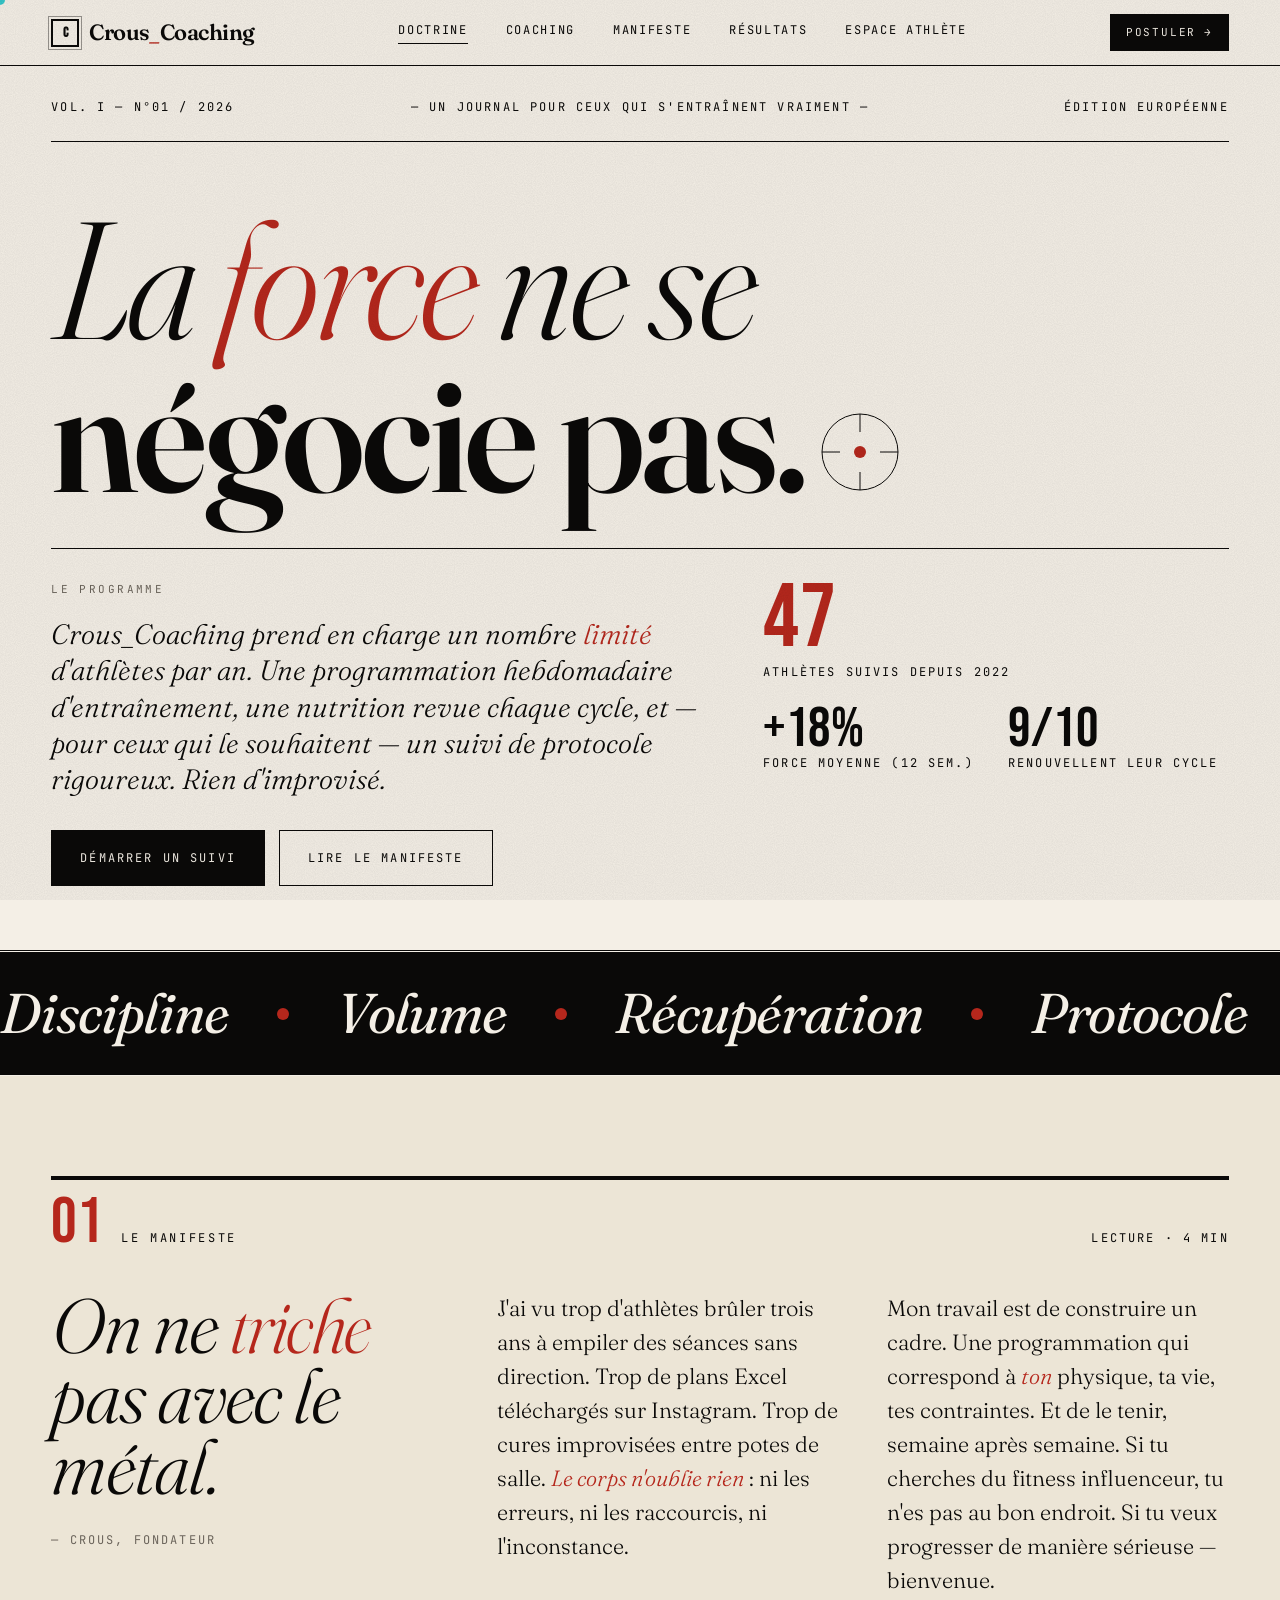
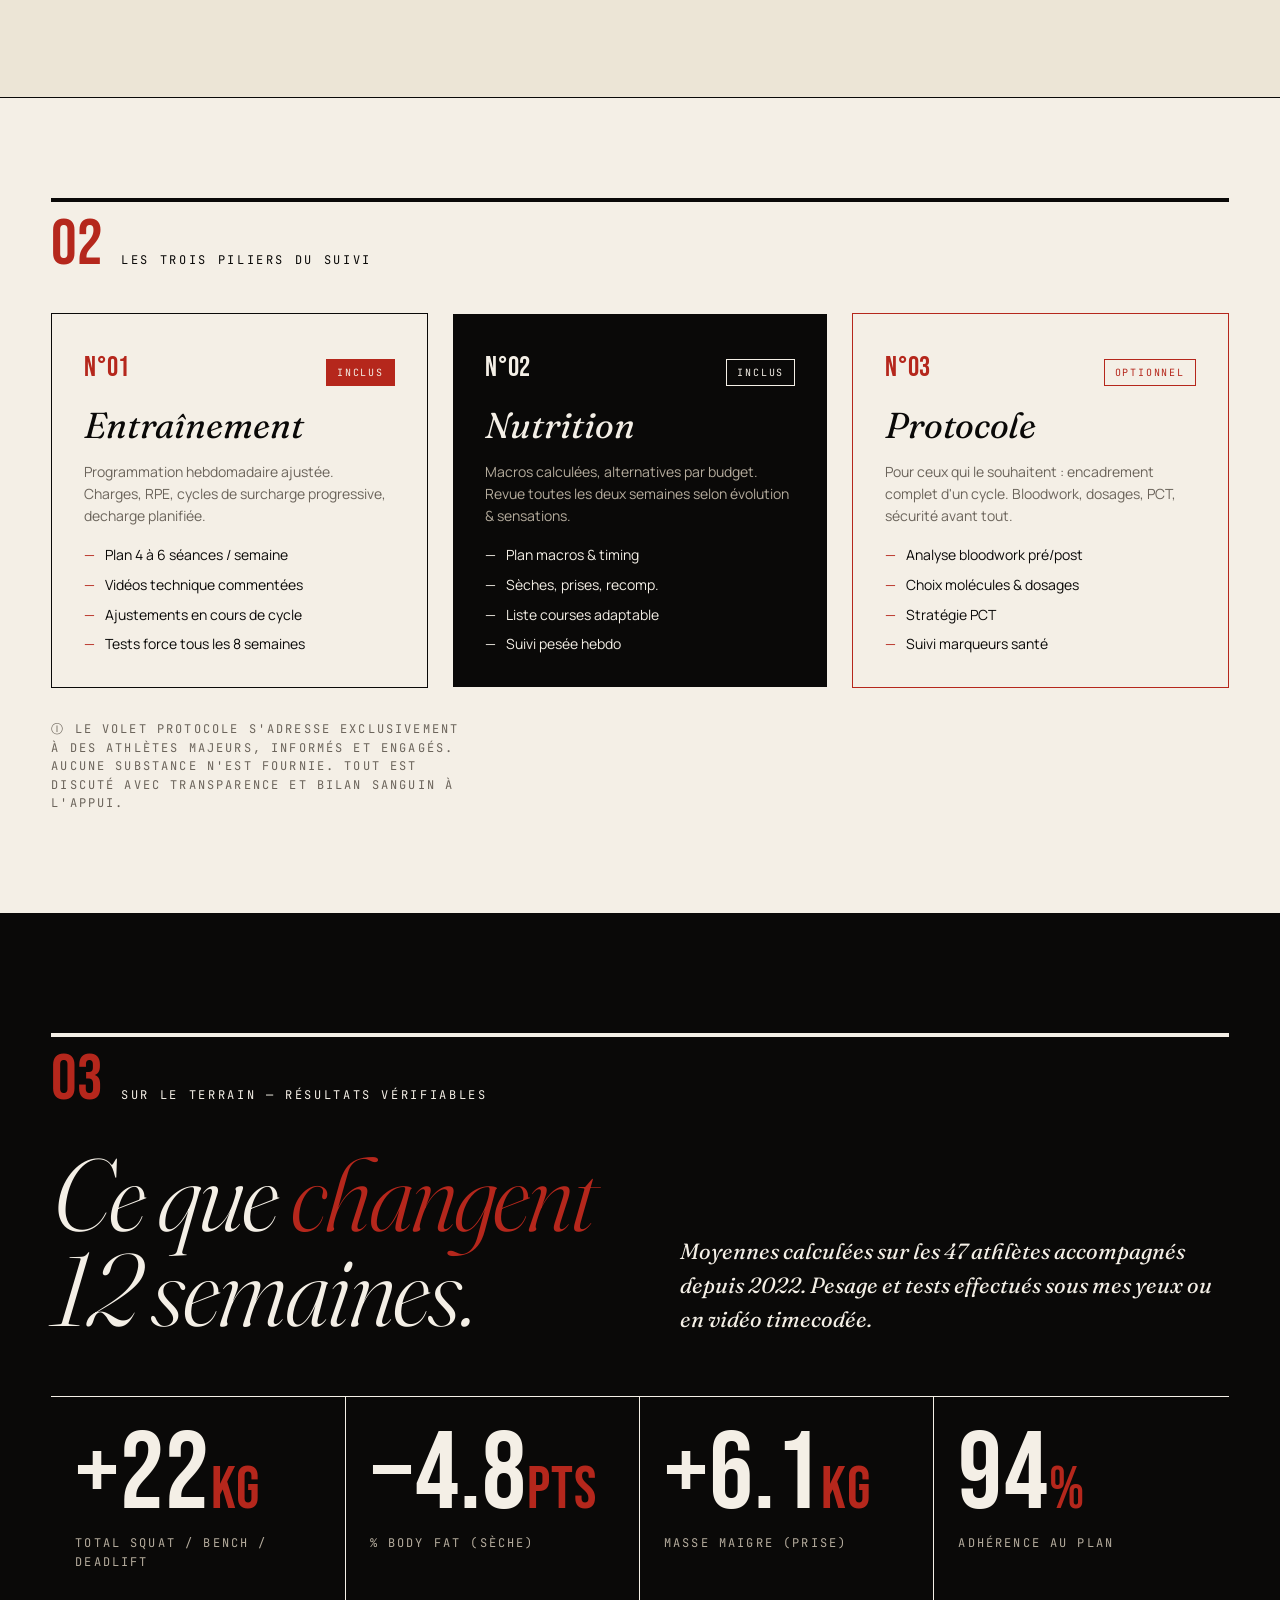
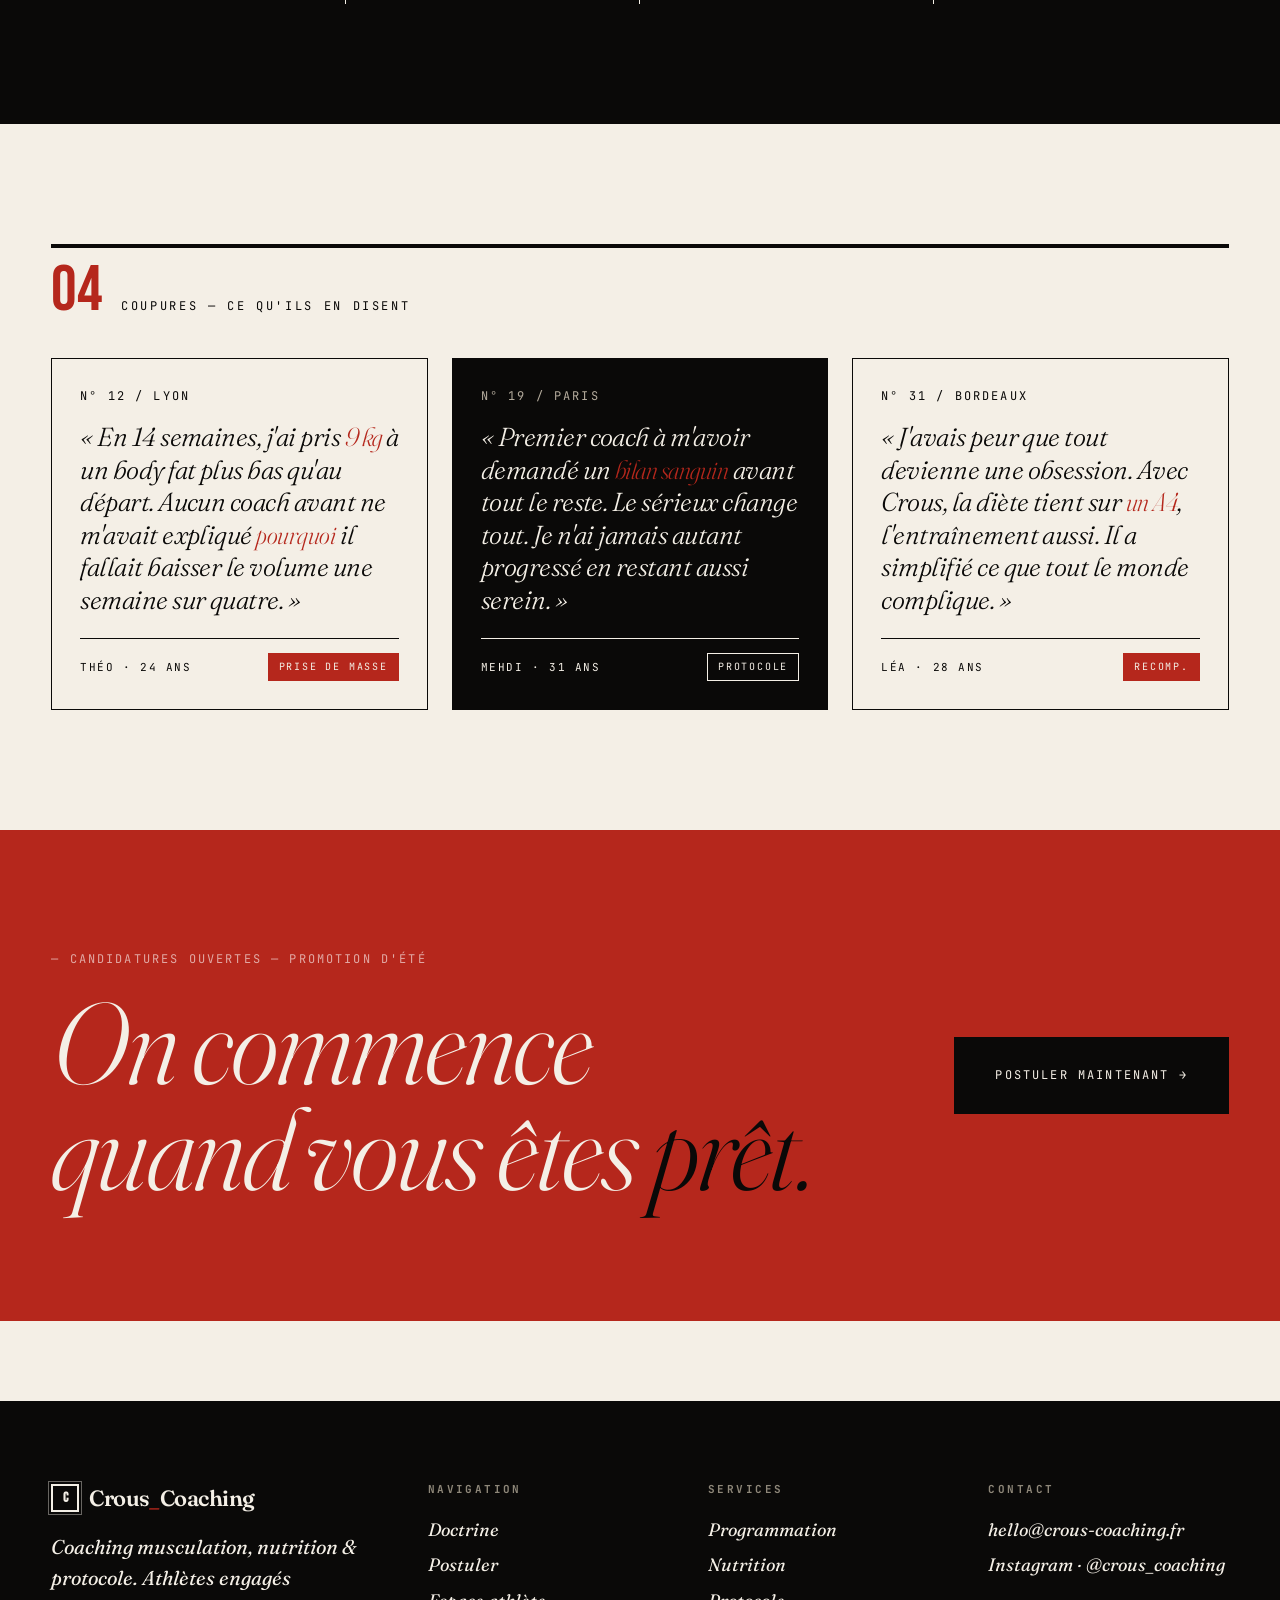
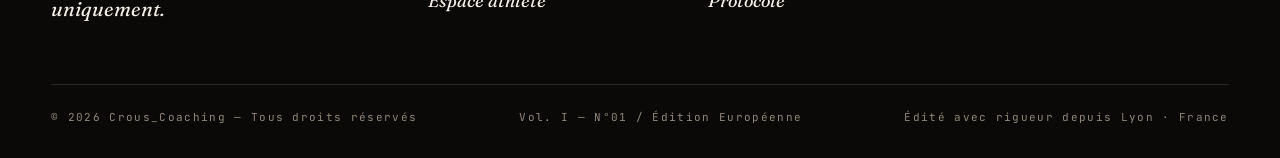
==== crous-coaching/index.html @ dc4ea176 "Add files via upload" ====
<!DOCTYPE html>
<html lang="fr">
<head>
  <meta charset="UTF-8" />
  <meta name="viewport" content="width=device-width, initial-scale=1.0" />
  <meta name="description" content="Crous_Coaching — coaching musculation, nutrition et protocole. Programmation sur-mesure pour athlètes engagés." />
  <title>Crous_Coaching — Iron Doctrine</title>
  <link rel="stylesheet" href="assets/css/style.css" />
</head>
<body>

  <div class="cursor-dot" id="cursor"></div>

  <!-- ============ MASTHEAD ============ -->
  <header class="masthead">
    <div class="masthead__inner">
      <a href="index.html" class="brand">
        <span class="brand__mark">C</span>
        <span>Crous<em style="font-style: italic; color: var(--blood)">_</em>Coaching</span>
      </a>
      <nav class="nav-links">
        <a href="index.html" class="is-active">Doctrine</a>
        <a href="coaching.html">Coaching</a>
        <a href="#manifeste">Manifeste</a>
        <a href="#resultats">Résultats</a>
        <a href="login.html">Espace athlète</a>
      </nav>
      <a href="coaching.html" class="nav-cta">Postuler</a>
    </div>
  </header>

  <!-- ============ HERO ============ -->
  <section class="hero" style="border-bottom: 1px solid var(--ink);">
    <div class="wrap" style="padding-top: 32px; padding-bottom: 64px;">

      <!-- Cover metadata bar -->
      <div style="display: grid; grid-template-columns: 1fr auto 1fr; gap: 24px; align-items: center; padding-bottom: 24px;">
        <div class="kicker">Vol. I — N°01 / 2026</div>
        <div class="kicker" style="text-align: center;">— Un journal pour ceux qui s'entraînent vraiment —</div>
        <div class="kicker" style="text-align: right;">Édition Européenne</div>
      </div>
      <div class="rule"></div>

      <!-- Headline -->
      <div style="display: grid; grid-template-columns: 1fr; gap: 12px; padding: 60px 0 40px;">
        <h1 class="display" style="font-size: clamp(64px, 13vw, 200px);">
          La <em>force</em> ne se<br/>
          <span style="display:inline-flex; align-items: baseline; gap: 16px;">
            <strong>négocie pas.</strong>
            <svg width="80" height="80" viewBox="0 0 80 80" style="display:inline-block; flex-shrink:0;" aria-hidden="true">
              <circle cx="40" cy="40" r="38" fill="none" stroke="currentColor" stroke-width="1"/>
              <circle cx="40" cy="40" r="6" fill="var(--blood)"/>
              <line x1="40" y1="2" x2="40" y2="20" stroke="currentColor"/>
              <line x1="40" y1="60" x2="40" y2="78" stroke="currentColor"/>
              <line x1="2" y1="40" x2="20" y2="40" stroke="currentColor"/>
              <line x1="60" y1="40" x2="78" y2="40" stroke="currentColor"/>
            </svg>
          </span>
        </h1>
      </div>

      <!-- Sub-hero grid : lead text + key stats -->
      <div style="display: grid; grid-template-columns: 1.4fr 1fr; gap: 60px; border-top: 1px solid var(--ink); padding-top: 32px;">
        <div>
          <p class="eyebrow" style="margin-bottom: 18px;">Le programme</p>
          <p style="font-family: var(--ff-display); font-style: italic; font-weight: 300; font-size: clamp(20px, 2.2vw, 28px); line-height: 1.3; max-width: 56ch;">
            Crous_Coaching prend en charge un nombre <em style="color: var(--blood);">limité</em> d'athlètes par an.
            Une programmation hebdomadaire d'entraînement, une nutrition revue chaque cycle,
            et — pour ceux qui le souhaitent — un suivi de protocole rigoureux. Rien d'improvisé.
          </p>
          <div style="display: flex; gap: 14px; flex-wrap: wrap; margin-top: 32px;">
            <a href="coaching.html" class="btn">Démarrer un suivi</a>
            <a href="#manifeste" class="btn btn--ghost">Lire le manifeste</a>
          </div>
        </div>
        <aside style="display: grid; gap: 24px; align-content: start;">
          <div>
            <div class="stat-num" style="font-size: 90px; color: var(--blood);">47</div>
            <div class="kicker" style="margin-top: 6px;">Athlètes suivis depuis 2022</div>
          </div>
          <div style="display: grid; grid-template-columns: 1fr 1fr; gap: 24px;">
            <div>
              <div class="stat-num" style="font-size: 56px;">+18%</div>
              <div class="kicker">Force moyenne (12 sem.)</div>
            </div>
            <div>
              <div class="stat-num" style="font-size: 56px;">9/10</div>
              <div class="kicker">Renouvellent leur cycle</div>
            </div>
          </div>
        </aside>
      </div>

    </div>
  </section>

  <!-- ============ MARQUEE ============ -->
  <div class="marquee">
    <div class="marquee__track">
      <span>
        Discipline <span class="dot"></span>
        Volume <span class="dot"></span>
        Récupération <span class="dot"></span>
        Protocole <span class="dot"></span>
        Nutrition <span class="dot"></span>
        Mesure <span class="dot"></span>
        Patience <span class="dot"></span>
        Intensité <span class="dot"></span>
      </span>
      <span aria-hidden="true">
        Discipline <span class="dot"></span>
        Volume <span class="dot"></span>
        Récupération <span class="dot"></span>
        Protocole <span class="dot"></span>
        Nutrition <span class="dot"></span>
        Mesure <span class="dot"></span>
        Patience <span class="dot"></span>
        Intensité <span class="dot"></span>
      </span>
    </div>
  </div>

  <!-- ============ MANIFESTE ============ -->
  <section id="manifeste" style="padding: 100px 0; background: var(--paper-2); border-bottom: 1px solid var(--ink);">
    <div class="wrap">
      <div class="section-tag">
        <div class="section-tag__num">01</div>
        <div class="section-tag__txt">Le manifeste</div>
        <div style="flex: 1;"></div>
        <div class="kicker hide-on-mobile">Lecture · 4 min</div>
      </div>

      <div style="display: grid; grid-template-columns: 1fr 2fr; gap: 80px;">
        <div>
          <h2 class="display" style="font-size: clamp(40px, 6vw, 92px);">
            On ne <em>triche</em> pas avec le métal.
          </h2>
          <div class="kicker" style="margin-top: 28px; color: var(--stone);">— Crous, fondateur</div>
        </div>
        <div style="font-family: var(--ff-display); font-size: 22px; line-height: 1.55; font-weight: 300; columns: 2; column-gap: 48px;">
          <p style="margin-bottom: 1em;">
            J'ai vu trop d'athlètes brûler trois ans à empiler des séances sans direction.
            Trop de plans Excel téléchargés sur Instagram. Trop de cures improvisées
            entre potes de salle. <span style="color: var(--blood); font-style: italic;">Le corps n'oublie rien</span> :
            ni les erreurs, ni les raccourcis, ni l'inconstance.
          </p>
          <p>
            Mon travail est de construire un cadre. Une programmation qui correspond
            à <em style="color: var(--blood);">ton</em> physique, ta vie, tes contraintes.
            Et de le tenir, semaine après semaine. Si tu cherches du fitness influenceur,
            tu n'es pas au bon endroit. Si tu veux progresser de manière sérieuse — bienvenue.
          </p>
        </div>
      </div>
    </div>
  </section>

  <!-- ============ TROIS PILIERS ============ -->
  <section id="piliers" style="padding: 100px 0;">
    <div class="wrap">
      <div class="section-tag">
        <div class="section-tag__num">02</div>
        <div class="section-tag__txt">Les trois piliers du suivi</div>
      </div>

      <div style="display: grid; grid-template-columns: repeat(3, 1fr); gap: 24px;">

        <article class="card reveal">
          <div style="display: flex; justify-content: space-between; align-items: baseline;">
            <span class="card__num">N°01</span>
            <span class="tag tag--blood">Inclus</span>
          </div>
          <h3 class="card__title">Entraînement</h3>
          <p style="color: var(--stone); font-size: 14px;">
            Programmation hebdomadaire ajustée. Charges, RPE,
            cycles de surcharge progressive, decharge planifiée.
          </p>
          <ul>
            <li>Plan 4 à 6 séances / semaine</li>
            <li>Vidéos technique commentées</li>
            <li>Ajustements en cours de cycle</li>
            <li>Tests force tous les 8 semaines</li>
          </ul>
        </article>

        <article class="card card--ink reveal" style="animation-delay: .1s;">
          <div style="display: flex; justify-content: space-between; align-items: baseline;">
            <span class="card__num">N°02</span>
            <span class="tag" style="border-color: var(--paper);">Inclus</span>
          </div>
          <h3 class="card__title">Nutrition</h3>
          <p style="color: #B5AC9D; font-size: 14px;">
            Macros calculées, alternatives par budget. Revue toutes
            les deux semaines selon évolution & sensations.
          </p>
          <ul>
            <li>Plan macros & timing</li>
            <li>Sèches, prises, recomp.</li>
            <li>Liste courses adaptable</li>
            <li>Suivi pesée hebdo</li>
          </ul>
        </article>

        <article class="card reveal" style="border: 1px solid var(--blood); animation-delay: .2s;">
          <div style="display: flex; justify-content: space-between; align-items: baseline;">
            <span class="card__num">N°03</span>
            <span class="tag tag--ghost" style="border-color: var(--blood); color: var(--blood);">Optionnel</span>
          </div>
          <h3 class="card__title">Protocole</h3>
          <p style="color: var(--stone); font-size: 14px;">
            Pour ceux qui le souhaitent : encadrement complet d'un cycle.
            Bloodwork, dosages, PCT, sécurité avant tout.
          </p>
          <ul>
            <li>Analyse bloodwork pré/post</li>
            <li>Choix molécules &amp; dosages</li>
            <li>Stratégie PCT</li>
            <li>Suivi marqueurs santé</li>
          </ul>
        </article>

      </div>

      <p class="kicker" style="margin-top: 32px; color: var(--stone); max-width: 60ch;">
        ⓘ Le volet protocole s'adresse exclusivement à des athlètes majeurs, informés et engagés.
        Aucune substance n'est fournie. Tout est discuté avec transparence et bilan sanguin à l'appui.
      </p>
    </div>
  </section>

  <!-- ============ RÉSULTATS ============ -->
  <section id="resultats" style="background: var(--ink); color: var(--paper); padding: 120px 0;">
    <div class="wrap">
      <div class="section-tag" style="color: var(--paper);">
        <div class="section-tag__num">03</div>
        <div class="section-tag__txt">Sur le terrain — résultats vérifiables</div>
      </div>

      <div style="display: grid; grid-template-columns: 1fr 1fr; gap: 80px; align-items: end;">
        <h2 class="display" style="font-size: clamp(48px, 8vw, 120px);">
          Ce que <em>changent</em> 12 semaines.
        </h2>
        <p style="font-family: var(--ff-display); font-size: 22px; font-style: italic; max-width: 40ch;">
          Moyennes calculées sur les 47 athlètes accompagnés depuis 2022.
          Pesage et tests effectués sous mes yeux ou en vidéo timecodée.
        </p>
      </div>

      <div style="display: grid; grid-template-columns: repeat(4, 1fr); gap: 0; margin-top: 60px; border-top: 1px solid var(--paper);">
        <div style="border-right: 1px solid var(--paper); padding: 32px 24px;">
          <div class="stat-num" style="font-size: 110px; color: var(--paper);">+22<span style="color: var(--blood); font-size: 60px;">kg</span></div>
          <div class="kicker" style="color: #B5AC9D; margin-top: 12px;">Total Squat / Bench / Deadlift</div>
        </div>
        <div style="border-right: 1px solid var(--paper); padding: 32px 24px;">
          <div class="stat-num" style="font-size: 110px;">−4.8<span style="color: var(--blood); font-size: 60px;">pts</span></div>
          <div class="kicker" style="color: #B5AC9D; margin-top: 12px;">% body fat (sèche)</div>
        </div>
        <div style="border-right: 1px solid var(--paper); padding: 32px 24px;">
          <div class="stat-num" style="font-size: 110px;">+6.1<span style="color: var(--blood); font-size: 60px;">kg</span></div>
          <div class="kicker" style="color: #B5AC9D; margin-top: 12px;">Masse maigre (prise)</div>
        </div>
        <div style="padding: 32px 24px;">
          <div class="stat-num" style="font-size: 110px;">94<span style="color: var(--blood); font-size: 60px;">%</span></div>
          <div class="kicker" style="color: #B5AC9D; margin-top: 12px;">Adhérence au plan</div>
        </div>
      </div>
    </div>
  </section>

  <!-- ============ TÉMOIGNAGES ============ -->
  <section style="padding: 120px 0;">
    <div class="wrap">
      <div class="section-tag">
        <div class="section-tag__num">04</div>
        <div class="section-tag__txt">Coupures — ce qu'ils en disent</div>
      </div>

      <div style="display: grid; grid-template-columns: repeat(3, 1fr); gap: 24px;">

        <figure style="border: 1px solid var(--ink); padding: 28px; position: relative;">
          <div class="kicker" style="margin-bottom: 16px;">N° 12 / Lyon</div>
          <blockquote class="display" style="font-size: 26px; line-height: 1.25;">
            « En 14 semaines, j'ai pris <em>9 kg</em> à un body fat plus bas qu'au départ. Aucun coach avant ne m'avait expliqué <em>pourquoi</em> il fallait baisser le volume une semaine sur quatre. »
          </blockquote>
          <figcaption style="margin-top: 22px; display: flex; justify-content: space-between; align-items: center; border-top: 1px solid var(--ink); padding-top: 14px;">
            <span style="font-family: var(--ff-mono); font-size: 11px; letter-spacing: .14em; text-transform: uppercase;">Théo · 24 ans</span>
            <span class="tag tag--blood">Prise de masse</span>
          </figcaption>
        </figure>

        <figure style="border: 1px solid var(--ink); padding: 28px; background: var(--ink); color: var(--paper);">
          <div class="kicker" style="margin-bottom: 16px; color: #B5AC9D;">N° 19 / Paris</div>
          <blockquote class="display" style="font-size: 26px; line-height: 1.25;">
            « Premier coach à m'avoir demandé un <em>bilan sanguin</em> avant tout le reste. Le sérieux change tout. Je n'ai jamais autant progressé en restant aussi serein. »
          </blockquote>
          <figcaption style="margin-top: 22px; display: flex; justify-content: space-between; align-items: center; border-top: 1px solid var(--paper); padding-top: 14px;">
            <span style="font-family: var(--ff-mono); font-size: 11px; letter-spacing: .14em; text-transform: uppercase;">Mehdi · 31 ans</span>
            <span class="tag" style="border-color: var(--paper);">Protocole</span>
          </figcaption>
        </figure>

        <figure style="border: 1px solid var(--ink); padding: 28px; position: relative;">
          <div class="kicker" style="margin-bottom: 16px;">N° 31 / Bordeaux</div>
          <blockquote class="display" style="font-size: 26px; line-height: 1.25;">
            « J'avais peur que tout devienne une obsession. Avec Crous, la diète tient sur <em>un A4</em>, l'entraînement aussi. Il a simplifié ce que tout le monde complique. »
          </blockquote>
          <figcaption style="margin-top: 22px; display: flex; justify-content: space-between; align-items: center; border-top: 1px solid var(--ink); padding-top: 14px;">
            <span style="font-family: var(--ff-mono); font-size: 11px; letter-spacing: .14em; text-transform: uppercase;">Léa · 28 ans</span>
            <span class="tag tag--blood">Recomp.</span>
          </figcaption>
        </figure>

      </div>
    </div>
  </section>

  <!-- ============ CTA FINAL ============ -->
  <section style="background: var(--blood); color: var(--paper); padding: 120px 0;">
    <div class="wrap">
      <div style="display: grid; grid-template-columns: 1fr auto; gap: 40px; align-items: center;">
        <div>
          <div class="kicker" style="color: rgba(255,255,255,.6); margin-bottom: 20px;">— Candidatures ouvertes — Promotion d'été</div>
          <h2 class="display" style="font-size: clamp(48px, 9vw, 140px);">
            On commence<br/>quand vous êtes <em style="color: var(--ink);">prêt.</em>
          </h2>
        </div>
        <a href="coaching.html" class="btn" style="--bg: var(--ink); border-color: var(--ink); padding: 28px 40px;">
          Postuler maintenant →
        </a>
      </div>
    </div>
  </section>

  <!-- ============ FOOTER ============ -->
  <footer class="colophon">
    <div class="wrap">
      <div class="colophon__grid">
        <div>
          <div class="brand" style="color: var(--paper); margin-bottom: 16px;">
            <span class="brand__mark">C</span>
            <span>Crous<em style="font-style: italic; color: var(--blood)">_</em>Coaching</span>
          </div>
          <p style="font-family: var(--ff-display); font-style: italic; font-size: 20px; max-width: 32ch;">
            Coaching musculation, nutrition &amp; protocole. Athlètes engagés uniquement.
          </p>
        </div>
        <div>
          <h4>Navigation</h4>
          <ul>
            <li><a href="index.html">Doctrine</a></li>
            <li><a href="coaching.html">Postuler</a></li>
            <li><a href="login.html">Espace athlète</a></li>
          </ul>
        </div>
        <div>
          <h4>Services</h4>
          <ul>
            <li><a href="coaching.html#offres">Programmation</a></li>
            <li><a href="coaching.html#offres">Nutrition</a></li>
            <li><a href="coaching.html#offres">Protocole</a></li>
          </ul>
        </div>
        <div>
          <h4>Contact</h4>
          <ul>
            <li><a href="mailto:hello@crous-coaching.fr">hello@crous-coaching.fr</a></li>
            <li><a href="#">Instagram · @crous_coaching</a></li>
          </ul>
        </div>
      </div>
      <div class="colophon__bottom">
        <span>© 2026 Crous_Coaching — Tous droits réservés</span>
        <span>Vol. I — N°01 / Édition Européenne</span>
        <span>Édité avec rigueur depuis Lyon · France</span>
      </div>
    </div>
  </footer>

  <script>
    // Custom cursor
    const cursor = document.getElementById('cursor');
    document.addEventListener('mousemove', (e) => {
      cursor.style.left = e.clientX + 'px';
      cursor.style.top  = e.clientY + 'px';
    });
    document.querySelectorAll('a, button, .card').forEach(el => {
      el.addEventListener('mouseenter', () => cursor.classList.add('lg'));
      el.addEventListener('mouseleave', () => cursor.classList.remove('lg'));
    });

    // Reveal on scroll
    const io = new IntersectionObserver((entries) => {
      entries.forEach(e => { if (e.isIntersecting) e.target.classList.add('in'); });
    }, { threshold: 0.15 });
    document.querySelectorAll('.reveal').forEach(el => io.observe(el));
  </script>

</body>
</html>
---- crous-coaching/assets/css/style.css ----
/* =============================================================
   CROUS_COACHING — IRON DOCTRINE
   A strength-sport editorial. Built like a print magazine.
   ============================================================= */

@import url("https://fonts.googleapis.com/css2?family=Fraunces:ital,opsz,wght@0,9..144,300..900;1,9..144,300..900&family=Bebas+Neue&family=Manrope:wght@300;400;500;600;700&family=JetBrains+Mono:wght@400;500&display=swap");

:root {
  --ink: #0A0908;
  --paper: #F4EFE6;
  --paper-2: #ECE5D6;
  --blood: #B5271C;
  --rust: #8A1F16;
  --gold: #A87E3F;
  --smoke: #1A1815;
  --stone: #6B645B;
  --hair: #2A2724;

  --ff-display: "Fraunces", "Times New Roman", serif;
  --ff-stat:    "Bebas Neue", "Impact", sans-serif;
  --ff-body:    "Manrope", system-ui, sans-serif;
  --ff-mono:    "JetBrains Mono", ui-monospace, monospace;

  --measure: 1320px;
  --gutter: clamp(20px, 4vw, 64px);
  --rule: 1px solid currentColor;
}

* { box-sizing: border-box; margin: 0; padding: 0; }

html, body {
  background: var(--paper);
  color: var(--ink);
  font-family: var(--ff-body);
  font-size: 16px;
  line-height: 1.55;
  -webkit-font-smoothing: antialiased;
  text-rendering: optimizeLegibility;
  scroll-behavior: smooth;
}

body.dark { background: var(--ink); color: var(--paper); }
body.dark a { color: var(--paper); }

a { color: inherit; text-decoration: none; }

img, svg { display: block; max-width: 100%; }

button, input, textarea, select {
  font: inherit;
  color: inherit;
  background: transparent;
  border: none;
  outline: none;
}

/* --- GRAIN OVERLAY (gives every page a printed-paper feel) --- */
body::before {
  content: "";
  position: fixed;
  inset: 0;
  pointer-events: none;
  z-index: 9999;
  opacity: .35;
  mix-blend-mode: multiply;
  background-image: url("data:image/svg+xml;utf8,<svg xmlns='http://www.w3.org/2000/svg' width='240' height='240'><filter id='n'><feTurbulence type='fractalNoise' baseFrequency='0.9' numOctaves='2' seed='5'/><feColorMatrix values='0 0 0 0 0  0 0 0 0 0  0 0 0 0 0  0 0 0 .22 0'/></filter><rect width='240' height='240' filter='url(%23n)'/></svg>");
}
body.dark::before { mix-blend-mode: screen; opacity: .22; }

/* --- CUSTOM CURSOR (a small red disc tracks the pointer) --- */
.cursor-dot {
  position: fixed;
  top: 0; left: 0;
  width: 10px; height: 10px;
  background: var(--blood);
  border-radius: 50%;
  pointer-events: none;
  z-index: 10000;
  transform: translate(-50%, -50%);
  mix-blend-mode: difference;
  transition: width .25s, height .25s;
}
.cursor-dot.lg { width: 36px; height: 36px; }
@media (pointer: coarse) { .cursor-dot { display: none; } }

/* =============================================================
   TYPOGRAPHY
   ============================================================= */

.display {
  font-family: var(--ff-display);
  font-weight: 300;
  font-style: italic;
  letter-spacing: -0.02em;
  line-height: .92;
}
.display em {
  font-style: italic;
  font-variation-settings: "opsz" 144;
  color: var(--blood);
}
.display strong { font-weight: 600; font-style: normal; }

.eyebrow {
  font-family: var(--ff-mono);
  font-size: 11px;
  text-transform: uppercase;
  letter-spacing: .22em;
  color: var(--stone);
}
body.dark .eyebrow { color: #8E8779; }

.stat-num {
  font-family: var(--ff-stat);
  font-weight: 400;
  letter-spacing: .01em;
  line-height: .85;
}

.kicker {
  font-family: var(--ff-mono);
  font-size: 12px;
  letter-spacing: .18em;
  text-transform: uppercase;
}

/* =============================================================
   LAYOUT PRIMITIVES
   ============================================================= */

.wrap { width: 100%; max-width: var(--measure); margin: 0 auto; padding: 0 var(--gutter); }

.rule    { border-top: 1px solid var(--ink); }
.dark .rule { border-color: var(--paper); }
.rule--thick { border-top: 4px solid var(--ink); }
.dark .rule--thick { border-color: var(--paper); }

/* =============================================================
   NAVIGATION (top bar — like a magazine masthead)
   ============================================================= */

.masthead {
  border-bottom: 1px solid var(--ink);
  position: sticky; top: 0; z-index: 50;
  background: var(--paper);
  backdrop-filter: blur(6px);
}
body.dark .masthead {
  background: rgba(10,9,8,.9);
  border-color: var(--paper);
}

.masthead__inner {
  display: grid;
  grid-template-columns: auto 1fr auto;
  align-items: center;
  gap: 24px;
  padding: 14px var(--gutter);
}

.brand {
  display: flex; align-items: center; gap: 10px;
  font-family: var(--ff-display);
  font-weight: 600;
  font-size: 22px;
  letter-spacing: -.02em;
}
.brand__mark {
  width: 28px; height: 28px;
  border: 2px solid currentColor;
  display: grid; place-items: center;
  font-family: var(--ff-stat); font-size: 14px;
  position: relative;
}
.brand__mark::after {
  content: ""; position: absolute; inset: -5px;
  border: 1px solid currentColor; opacity: .4;
}

.nav-links {
  display: flex;
  gap: clamp(18px, 3vw, 38px);
  justify-content: center;
}
.nav-links a {
  font-family: var(--ff-mono);
  font-size: 12px;
  text-transform: uppercase;
  letter-spacing: .14em;
  position: relative;
  padding-bottom: 4px;
}
.nav-links a::after {
  content: "";
  position: absolute; left: 0; bottom: 0;
  width: 0; height: 1px; background: currentColor;
  transition: width .35s cubic-bezier(.2,.7,.3,1);
}
.nav-links a:hover::after { width: 100%; }
.nav-links a.is-active::after { width: 100%; }

.nav-cta {
  display: inline-flex; align-items: center; gap: 8px;
  background: var(--ink); color: var(--paper);
  padding: 10px 16px;
  font-family: var(--ff-mono);
  font-size: 11px;
  letter-spacing: .16em;
  text-transform: uppercase;
  transition: background .2s;
}
body.dark .nav-cta { background: var(--paper); color: var(--ink); }
.nav-cta:hover { background: var(--blood); color: var(--paper); }
.nav-cta::after { content: "→"; }

@media (max-width: 760px) {
  .nav-links { display: none; }
}

/* =============================================================
   BUTTONS
   ============================================================= */

.btn {
  --bg: var(--ink); --fg: var(--paper);
  display: inline-flex; align-items: center; gap: 12px;
  padding: 18px 28px;
  background: var(--bg); color: var(--fg);
  font-family: var(--ff-mono);
  font-size: 12px;
  letter-spacing: .18em;
  text-transform: uppercase;
  border: 1px solid var(--bg);
  cursor: pointer;
  position: relative;
  overflow: hidden;
  transition: transform .15s;
}
.btn::before {
  content: ""; position: absolute; inset: 0;
  background: var(--blood);
  transform: translateY(101%);
  transition: transform .3s cubic-bezier(.2,.7,.3,1);
}
.btn > * { position: relative; z-index: 1; }
.btn:hover::before { transform: translateY(0); }
.btn:hover { color: var(--paper); }
.btn:active { transform: translate(1px, 1px); }

.btn--ghost {
  --bg: transparent; --fg: var(--ink);
  border-color: var(--ink);
}
body.dark .btn--ghost { --fg: var(--paper); border-color: var(--paper); }

.btn--blood { --bg: var(--blood); --fg: var(--paper); border-color: var(--blood); }
.btn--blood::before { background: var(--ink); }

/* =============================================================
   SECTION HEADER (numbered brutalist labels)
   ============================================================= */

.section-tag {
  display: flex; align-items: baseline; gap: 18px;
  border-top: 4px solid currentColor;
  padding-top: 16px;
  margin-bottom: 40px;
}
.section-tag__num {
  font-family: var(--ff-stat);
  font-size: 64px;
  line-height: .85;
  color: var(--blood);
}
.section-tag__txt {
  font-family: var(--ff-mono);
  font-size: 12px;
  letter-spacing: .22em;
  text-transform: uppercase;
}

/* =============================================================
   MARQUEE
   ============================================================= */

.marquee {
  border-top: 1px solid currentColor;
  border-bottom: 1px solid currentColor;
  overflow: hidden;
  background: var(--ink); color: var(--paper);
  padding: 18px 0;
}
.marquee__track {
  display: flex; gap: 48px;
  white-space: nowrap;
  animation: scroll 38s linear infinite;
  font-family: var(--ff-display); font-style: italic;
  font-size: clamp(28px, 5vw, 56px);
  letter-spacing: -.02em;
}
.marquee__track > span { display: inline-flex; gap: 48px; }
.marquee__track .dot {
  display: inline-block; width: 12px; height: 12px;
  background: var(--blood); border-radius: 50%;
  align-self: center;
}
@keyframes scroll {
  to { transform: translateX(-50%); }
}

/* =============================================================
   FORM
   ============================================================= */

.field {
  border-bottom: 1px solid currentColor;
  padding: 18px 0 10px;
  position: relative;
}
.field label {
  display: block;
  font-family: var(--ff-mono);
  font-size: 10px;
  letter-spacing: .22em;
  text-transform: uppercase;
  color: var(--stone);
  margin-bottom: 6px;
}
body.dark .field label { color: #8E8779; }
.field input,
.field textarea,
.field select {
  width: 100%;
  font-family: var(--ff-display);
  font-size: 22px;
  font-style: italic;
  font-weight: 300;
}
.field textarea { resize: vertical; min-height: 80px; }
.field--active label { color: var(--blood); }

/* =============================================================
   FOOTER (colophon-style)
   ============================================================= */

footer.colophon {
  background: var(--ink); color: var(--paper);
  padding: 80px var(--gutter) 32px;
  margin-top: 80px;
}
footer.colophon .wrap { padding: 0; }
.colophon__grid {
  display: grid;
  grid-template-columns: 1.4fr 1fr 1fr 1fr;
  gap: 40px;
  margin-bottom: 60px;
}
.colophon h4 {
  font-family: var(--ff-mono);
  font-size: 11px;
  letter-spacing: .22em;
  text-transform: uppercase;
  color: #8E8779;
  margin-bottom: 18px;
}
.colophon ul { list-style: none; display: grid; gap: 8px; }
.colophon ul a { font-family: var(--ff-display); font-size: 18px; font-style: italic; }
.colophon ul a:hover { color: var(--blood); }
.colophon__bottom {
  border-top: 1px solid #2A2724;
  padding-top: 24px;
  display: flex; justify-content: space-between;
  flex-wrap: wrap; gap: 12px;
  font-family: var(--ff-mono); font-size: 11px;
  letter-spacing: .12em;
  color: #8E8779;
}
@media (max-width: 720px) {
  .colophon__grid { grid-template-columns: 1fr 1fr; }
}

/* =============================================================
   CARDS (used on offers + dashboard)
   ============================================================= */

.card {
  border: 1px solid currentColor;
  padding: 32px;
  background: var(--paper);
  display: flex; flex-direction: column;
  gap: 18px;
  position: relative;
  transition: transform .25s, background .25s, color .25s;
}
.card:hover { transform: translateY(-4px); }
.card--ink { background: var(--ink); color: var(--paper); }
.card--blood { background: var(--blood); color: var(--paper); border-color: var(--blood); }

.card__num {
  font-family: var(--ff-stat); font-size: 28px;
  color: var(--blood);
}
.card--ink .card__num { color: var(--paper); }
.card__title {
  font-family: var(--ff-display); font-style: italic;
  font-weight: 400; font-size: 36px; line-height: 1;
}

.card ul { list-style: none; display: grid; gap: 8px; }
.card ul li {
  font-family: var(--ff-body); font-size: 14px;
  display: flex; gap: 10px; align-items: baseline;
}
.card ul li::before {
  content: "—"; color: var(--blood); flex-shrink: 0;
}
.card--ink ul li::before { color: var(--paper); }

.card__price {
  font-family: var(--ff-stat); font-size: 56px;
  margin-top: auto; line-height: 1;
}
.card__price small {
  font-family: var(--ff-mono); font-size: 11px;
  letter-spacing: .2em; display: block;
  margin-top: 4px; color: var(--stone);
}
.card--ink .card__price small,
.card--blood .card__price small { color: rgba(255,255,255,.55); }

/* =============================================================
   TAGS
   ============================================================= */

.tag {
  display: inline-flex; align-items: center; gap: 6px;
  padding: 5px 10px;
  border: 1px solid currentColor;
  font-family: var(--ff-mono);
  font-size: 10px;
  letter-spacing: .18em;
  text-transform: uppercase;
}
.tag--blood { background: var(--blood); color: var(--paper); border-color: var(--blood); }
.tag--ghost { background: transparent; }

/* =============================================================
   UTILITIES
   ============================================================= */

.flex { display: flex; }
.grid { display: grid; }
.hide-on-mobile { display: initial; }
@media (max-width: 720px) {
  .hide-on-mobile { display: none; }
}

.reveal {
  opacity: 0; transform: translateY(20px);
  transition: opacity .9s cubic-bezier(.2,.7,.3,1), transform .9s cubic-bezier(.2,.7,.3,1);
}
.reveal.in { opacity: 1; transform: none; }

/* =============================================================
   DASHBOARD-SPECIFIC
   ============================================================= */

.shell {
  display: grid;
  grid-template-columns: 280px 1fr;
  min-height: 100vh;
}
.shell__side {
  background: var(--ink); color: var(--paper);
  padding: 28px 22px;
  display: flex; flex-direction: column;
  position: sticky; top: 0; height: 100vh;
}
.shell__main { padding: 40px var(--gutter); }
@media (max-width: 880px) {
  .shell { grid-template-columns: 1fr; }
  .shell__side { position: relative; height: auto; }
}

.side-nav { display: flex; flex-direction: column; gap: 4px; margin-top: 32px; }
.side-nav a {
  display: flex; align-items: center; gap: 12px;
  padding: 12px 14px;
  font-family: var(--ff-mono); font-size: 12px;
  letter-spacing: .14em; text-transform: uppercase;
  border-left: 2px solid transparent;
  transition: background .2s, border-color .2s;
}
.side-nav a:hover { background: rgba(255,255,255,.04); }
.side-nav a.is-active { border-color: var(--blood); background: rgba(181,39,28,.12); }
.side-nav a .ix { font-family: var(--ff-stat); font-size: 18px; color: var(--blood); }

.shell__user {
  margin-top: auto; padding-top: 20px;
  border-top: 1px solid #2A2724;
  display: flex; gap: 12px; align-items: center;
}
.avatar {
  width: 38px; height: 38px;
  border: 1px solid currentColor;
  display: grid; place-items: center;
  font-family: var(--ff-stat); font-size: 16px;
}

.panel {
  display: none;
  animation: panelIn .4s cubic-bezier(.2,.7,.3,1);
}
.panel.is-active { display: block; }
@keyframes panelIn {
  from { opacity: 0; transform: translateY(8px); }
  to { opacity: 1; transform: none; }
}

.panel-head {
  display: flex; justify-content: space-between; align-items: flex-end;
  gap: 24px; flex-wrap: wrap;
  margin-bottom: 32px;
  padding-bottom: 18px;
  border-bottom: 1px solid var(--ink);
}
.panel-head h1 {
  font-family: var(--ff-display); font-style: italic;
  font-weight: 300; font-size: clamp(40px, 6vw, 84px);
  line-height: .9; letter-spacing: -.02em;
}
.panel-head h1 .num {
  font-family: var(--ff-stat); font-style: normal;
  font-size: 28px; color: var(--blood);
  vertical-align: super; margin-right: 12px;
}

/* Editor rows for training/diet/protocol */
.entry-list { display: grid; gap: 0; border-top: 1px solid var(--ink); }
.entry {
  display: grid;
  grid-template-columns: 60px 1.2fr 1fr 100px;
  gap: 16px;
  padding: 16px 0;
  border-bottom: 1px solid var(--ink);
  align-items: baseline;
}
.entry__day {
  font-family: var(--ff-stat); font-size: 28px; color: var(--blood);
}
.entry__name {
  font-family: var(--ff-display); font-style: italic; font-size: 22px;
}
.entry__meta {
  font-family: var(--ff-mono); font-size: 12px; color: var(--stone);
  text-transform: uppercase; letter-spacing: .12em;
}
.entry__del {
  font-family: var(--ff-mono); font-size: 11px;
  letter-spacing: .18em; text-transform: uppercase;
  color: var(--stone); cursor: pointer; text-align: right;
}
.entry__del:hover { color: var(--blood); }

.entry-form {
  display: grid;
  grid-template-columns: 60px 1.2fr 1fr auto;
  gap: 16px; align-items: end;
  padding: 24px 0;
  border-top: 4px solid var(--ink);
  margin-top: 32px;
}
.entry-form .field { border-color: var(--ink); }
.entry-form button { white-space: nowrap; }
@media (max-width: 720px) {
  .entry, .entry-form { grid-template-columns: 1fr; }
  .entry__del { text-align: left; }
}

/* Admin client list */
.client-row {
  display: grid;
  grid-template-columns: 60px 1fr 1fr 1fr auto;
  gap: 16px; align-items: center;
  padding: 18px 0;
  border-bottom: 1px solid var(--ink);
  cursor: pointer;
  transition: background .2s, padding .2s;
}
.client-row:hover {
  background: var(--ink); color: var(--paper);
  padding-left: 12px; padding-right: 12px;
}
.client-row__num { font-family: var(--ff-stat); font-size: 22px; color: var(--blood); }
.client-row__name { font-family: var(--ff-display); font-style: italic; font-size: 22px; }
.client-row__meta { font-family: var(--ff-mono); font-size: 11px; letter-spacing: .15em; text-transform: uppercase; color: var(--stone); }
.client-row:hover .client-row__meta { color: #8E8779; }

/* Toast */
.toast {
  position: fixed; bottom: 24px; left: 50%;
  transform: translateX(-50%) translateY(80px);
  background: var(--ink); color: var(--paper);
  padding: 14px 24px;
  font-family: var(--ff-mono); font-size: 12px;
  letter-spacing: .14em; text-transform: uppercase;
  z-index: 200; transition: transform .35s cubic-bezier(.2,.7,.3,1);
  border-left: 4px solid var(--blood);
}
.toast.in { transform: translateX(-50%) translateY(0); }

/* Modal */
.modal {
  position: fixed; inset: 0;
  background: rgba(10,9,8,.7);
  display: none; align-items: center; justify-content: center;
  z-index: 100; padding: 24px;
}
.modal.in { display: flex; }
.modal__card {
  background: var(--paper); color: var(--ink);
  max-width: 560px; width: 100%;
  padding: 40px;
  border: 1px solid var(--ink);
  position: relative;
}
.modal__close {
  position: absolute; top: 12px; right: 14px;
  font-family: var(--ff-mono); font-size: 22px;
  cursor: pointer;
}
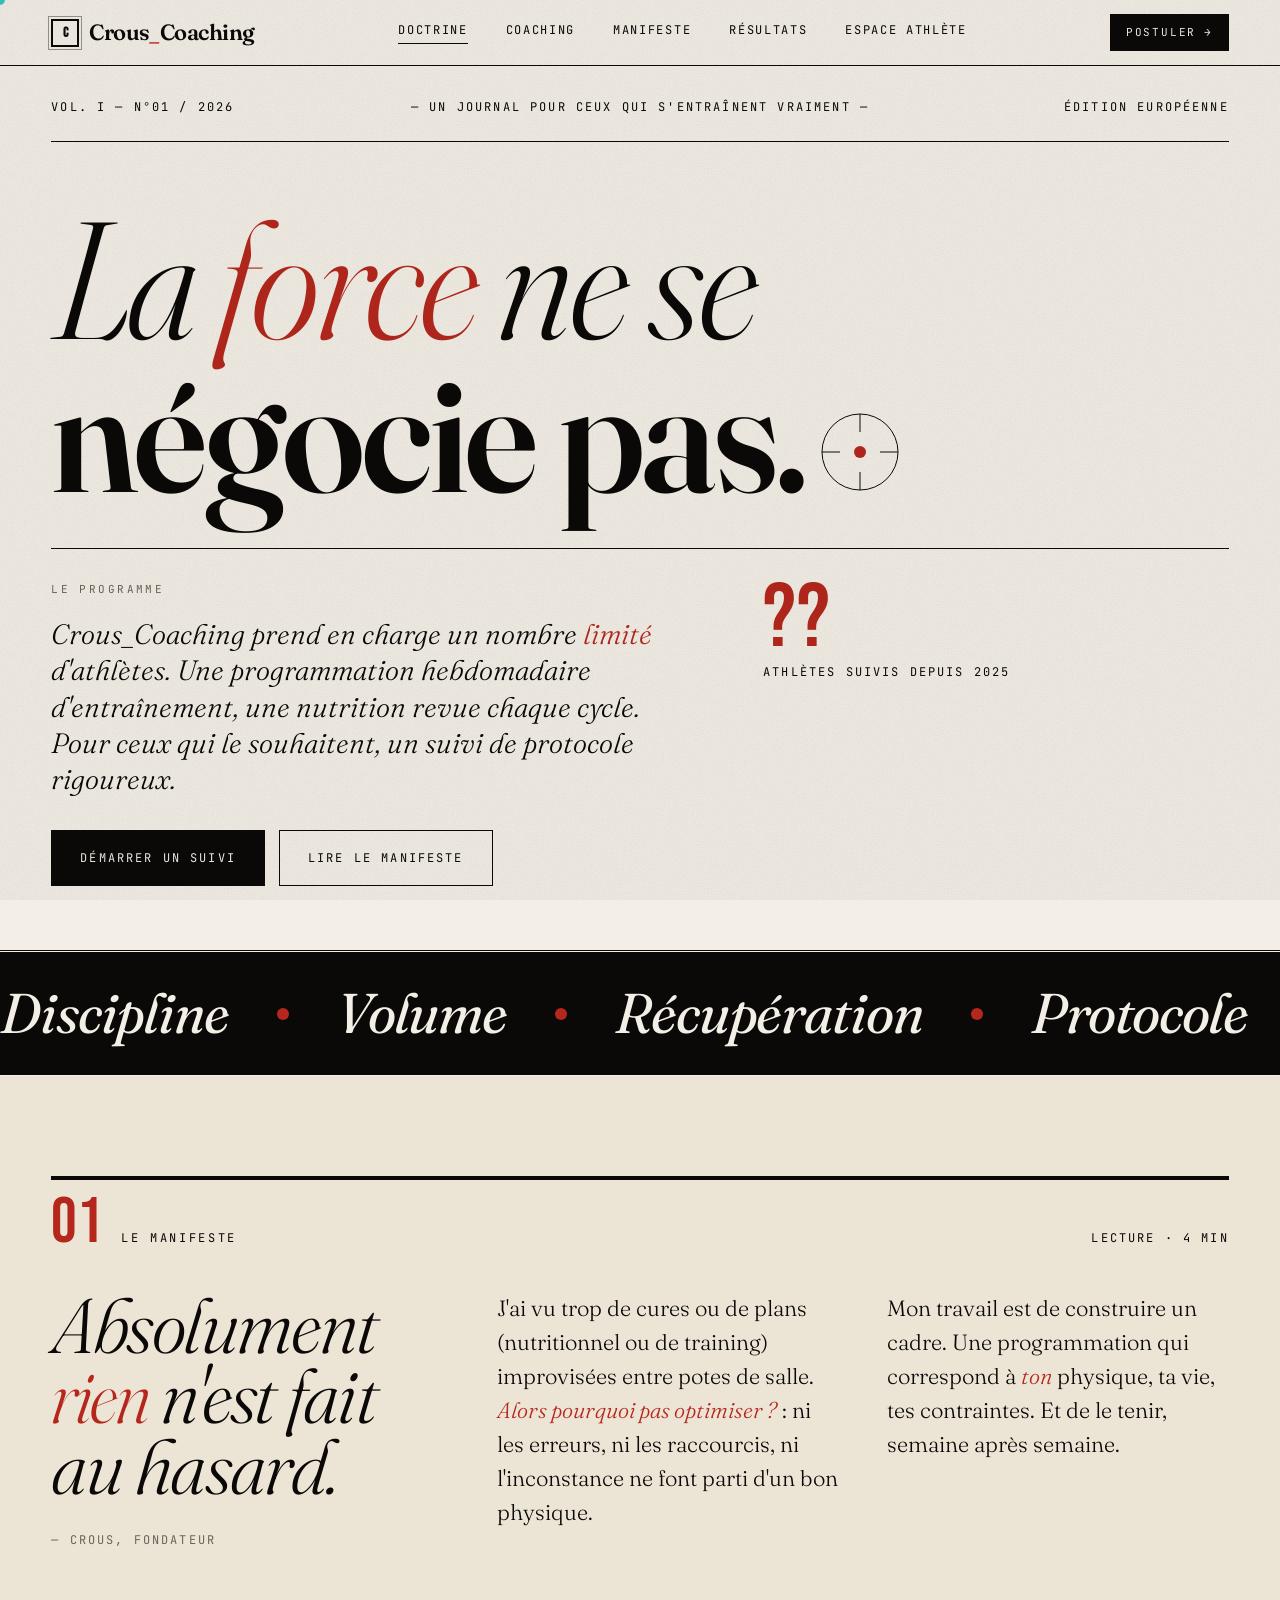
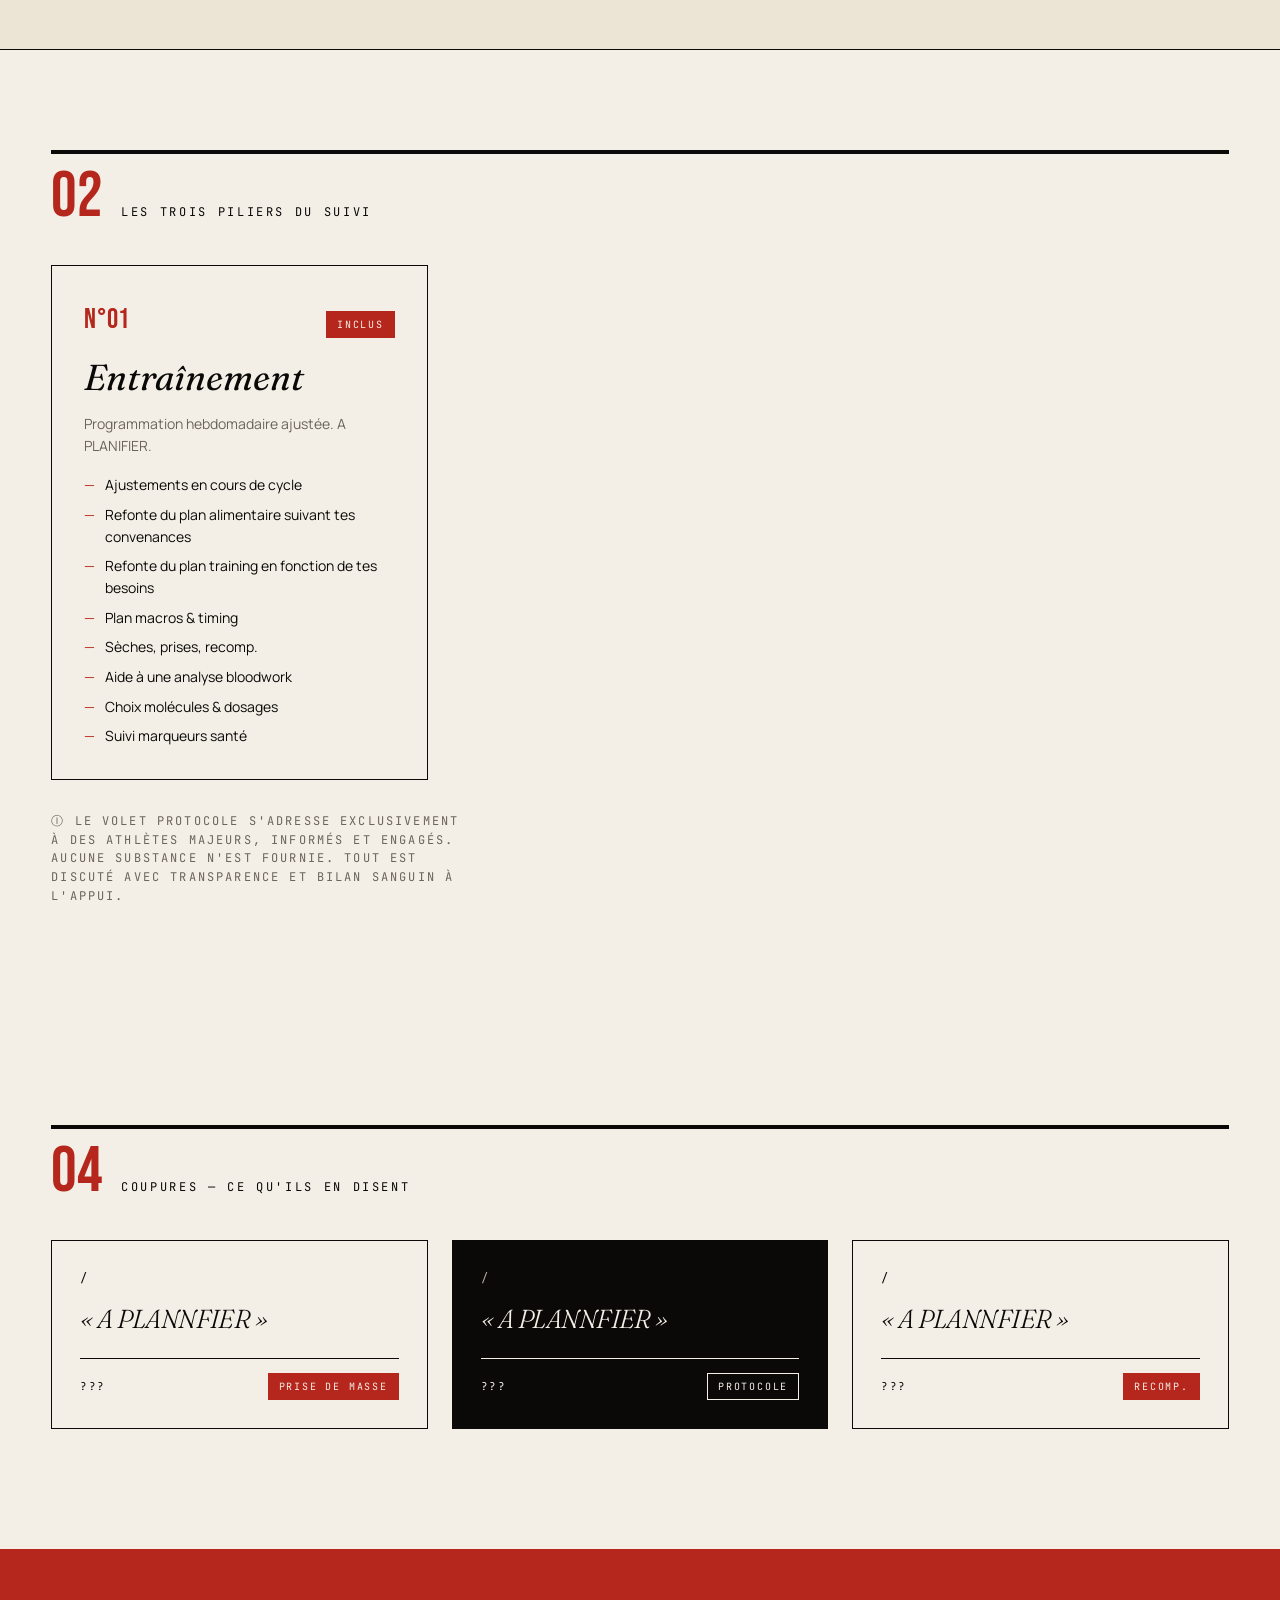
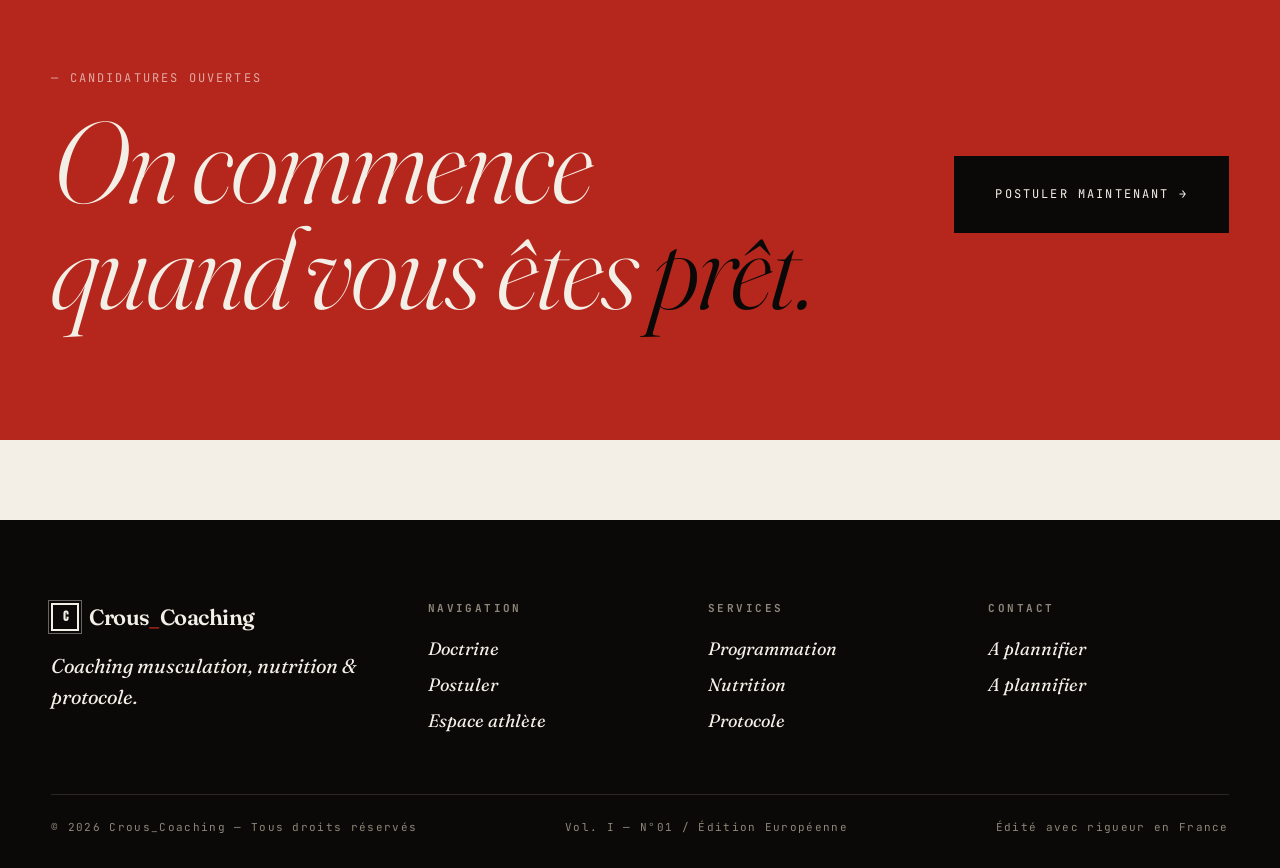
==== commit 8effdd67: "Update index.html" ====
--- a/crous-coaching/index.html
+++ b/crous-coaching/index.html
@@ -64,9 +64,9 @@
         <div>
           <p class="eyebrow" style="margin-bottom: 18px;">Le programme</p>
           <p style="font-family: var(--ff-display); font-style: italic; font-weight: 300; font-size: clamp(20px, 2.2vw, 28px); line-height: 1.3; max-width: 56ch;">
-            Crous_Coaching prend en charge un nombre <em style="color: var(--blood);">limité</em> d'athlètes par an.
-            Une programmation hebdomadaire d'entraînement, une nutrition revue chaque cycle,
-            et — pour ceux qui le souhaitent — un suivi de protocole rigoureux. Rien d'improvisé.
+            Crous_Coaching prend en charge un nombre <em style="color: var(--blood);">limité</em> d'athlètes.
+            Une programmation hebdomadaire d'entraînement, une nutrition revue chaque cycle.
+            Pour ceux qui le souhaitent, un suivi de protocole rigoureux.
           </p>
           <div style="display: flex; gap: 14px; flex-wrap: wrap; margin-top: 32px;">
             <a href="coaching.html" class="btn">Démarrer un suivi</a>
@@ -75,18 +75,10 @@
         </div>
         <aside style="display: grid; gap: 24px; align-content: start;">
           <div>
-            <div class="stat-num" style="font-size: 90px; color: var(--blood);">47</div>
-            <div class="kicker" style="margin-top: 6px;">Athlètes suivis depuis 2022</div>
+            <div class="stat-num" style="font-size: 90px; color: var(--blood);">??</div>
+            <div class="kicker" style="margin-top: 6px;">Athlètes suivis depuis 2025</div>
           </div>
           <div style="display: grid; grid-template-columns: 1fr 1fr; gap: 24px;">
-            <div>
-              <div class="stat-num" style="font-size: 56px;">+18%</div>
-              <div class="kicker">Force moyenne (12 sem.)</div>
-            </div>
-            <div>
-              <div class="stat-num" style="font-size: 56px;">9/10</div>
-              <div class="kicker">Renouvellent leur cycle</div>
-            </div>
           </div>
         </aside>
       </div>
@@ -104,7 +96,6 @@
         Protocole <span class="dot"></span>
         Nutrition <span class="dot"></span>
         Mesure <span class="dot"></span>
-        Patience <span class="dot"></span>
         Intensité <span class="dot"></span>
       </span>
       <span aria-hidden="true">
@@ -114,7 +105,6 @@
         Protocole <span class="dot"></span>
         Nutrition <span class="dot"></span>
         Mesure <span class="dot"></span>
-        Patience <span class="dot"></span>
         Intensité <span class="dot"></span>
       </span>
     </div>
@@ -133,22 +123,20 @@
       <div style="display: grid; grid-template-columns: 1fr 2fr; gap: 80px;">
         <div>
           <h2 class="display" style="font-size: clamp(40px, 6vw, 92px);">
-            On ne <em>triche</em> pas avec le métal.
+            Absolument <em>rien</em> n'est fait au hasard.
           </h2>
           <div class="kicker" style="margin-top: 28px; color: var(--stone);">— Crous, fondateur</div>
         </div>
         <div style="font-family: var(--ff-display); font-size: 22px; line-height: 1.55; font-weight: 300; columns: 2; column-gap: 48px;">
           <p style="margin-bottom: 1em;">
-            J'ai vu trop d'athlètes brûler trois ans à empiler des séances sans direction.
-            Trop de plans Excel téléchargés sur Instagram. Trop de cures improvisées
-            entre potes de salle. <span style="color: var(--blood); font-style: italic;">Le corps n'oublie rien</span> :
-            ni les erreurs, ni les raccourcis, ni l'inconstance.
+            J'ai vu trop de cures ou de plans (nutritionnel ou de training) improvisées
+            entre potes de salle. <span style="color: var(--blood); font-style: italic;">Alors pourquoi pas optimiser ?</span> :
+            ni les erreurs, ni les raccourcis, ni l'inconstance ne font parti d'un bon physique.
           </p>
           <p>
             Mon travail est de construire un cadre. Une programmation qui correspond
             à <em style="color: var(--blood);">ton</em> physique, ta vie, tes contraintes.
-            Et de le tenir, semaine après semaine. Si tu cherches du fitness influenceur,
-            tu n'es pas au bon endroit. Si tu veux progresser de manière sérieuse — bienvenue.
+            Et de le tenir, semaine après semaine.
           </p>
         </div>
       </div>
@@ -172,52 +160,18 @@
           </div>
           <h3 class="card__title">Entraînement</h3>
           <p style="color: var(--stone); font-size: 14px;">
-            Programmation hebdomadaire ajustée. Charges, RPE,
-            cycles de surcharge progressive, decharge planifiée.
+            Programmation hebdomadaire ajustée. A PLANIFIER.
           </p>
           <ul>
-            <li>Plan 4 à 6 séances / semaine</li>
-            <li>Vidéos technique commentées</li>
             <li>Ajustements en cours de cycle</li>
-            <li>Tests force tous les 8 semaines</li>
-          </ul>
-        </article>
-
-        <article class="card card--ink reveal" style="animation-delay: .1s;">
-          <div style="display: flex; justify-content: space-between; align-items: baseline;">
-            <span class="card__num">N°02</span>
-            <span class="tag" style="border-color: var(--paper);">Inclus</span>
-          </div>
-          <h3 class="card__title">Nutrition</h3>
-          <p style="color: #B5AC9D; font-size: 14px;">
-            Macros calculées, alternatives par budget. Revue toutes
-            les deux semaines selon évolution & sensations.
-          </p>
-          <ul>
+            <li>Refonte du plan alimentaire suivant tes convenances</li>
+            <li>Refonte du plan training en fonction de tes besoins</li>
             <li>Plan macros & timing</li>
             <li>Sèches, prises, recomp.</li>
-            <li>Liste courses adaptable</li>
-            <li>Suivi pesée hebdo</li>
-          </ul>
-        </article>
-
-        <article class="card reveal" style="border: 1px solid var(--blood); animation-delay: .2s;">
-          <div style="display: flex; justify-content: space-between; align-items: baseline;">
-            <span class="card__num">N°03</span>
-            <span class="tag tag--ghost" style="border-color: var(--blood); color: var(--blood);">Optionnel</span>
-          </div>
-          <h3 class="card__title">Protocole</h3>
-          <p style="color: var(--stone); font-size: 14px;">
-            Pour ceux qui le souhaitent : encadrement complet d'un cycle.
-            Bloodwork, dosages, PCT, sécurité avant tout.
-          </p>
-          <ul>
-            <li>Analyse bloodwork pré/post</li>
+             <li>Aide à une analyse bloodwork</li>
             <li>Choix molécules &amp; dosages</li>
-            <li>Stratégie PCT</li>
             <li>Suivi marqueurs santé</li>
           </ul>
-        </article>
 
       </div>
 
@@ -228,45 +182,6 @@
     </div>
   </section>
 
-  <!-- ============ RÉSULTATS ============ -->
-  <section id="resultats" style="background: var(--ink); color: var(--paper); padding: 120px 0;">
-    <div class="wrap">
-      <div class="section-tag" style="color: var(--paper);">
-        <div class="section-tag__num">03</div>
-        <div class="section-tag__txt">Sur le terrain — résultats vérifiables</div>
-      </div>
-
-      <div style="display: grid; grid-template-columns: 1fr 1fr; gap: 80px; align-items: end;">
-        <h2 class="display" style="font-size: clamp(48px, 8vw, 120px);">
-          Ce que <em>changent</em> 12 semaines.
-        </h2>
-        <p style="font-family: var(--ff-display); font-size: 22px; font-style: italic; max-width: 40ch;">
-          Moyennes calculées sur les 47 athlètes accompagnés depuis 2022.
-          Pesage et tests effectués sous mes yeux ou en vidéo timecodée.
-        </p>
-      </div>
-
-      <div style="display: grid; grid-template-columns: repeat(4, 1fr); gap: 0; margin-top: 60px; border-top: 1px solid var(--paper);">
-        <div style="border-right: 1px solid var(--paper); padding: 32px 24px;">
-          <div class="stat-num" style="font-size: 110px; color: var(--paper);">+22<span style="color: var(--blood); font-size: 60px;">kg</span></div>
-          <div class="kicker" style="color: #B5AC9D; margin-top: 12px;">Total Squat / Bench / Deadlift</div>
-        </div>
-        <div style="border-right: 1px solid var(--paper); padding: 32px 24px;">
-          <div class="stat-num" style="font-size: 110px;">−4.8<span style="color: var(--blood); font-size: 60px;">pts</span></div>
-          <div class="kicker" style="color: #B5AC9D; margin-top: 12px;">% body fat (sèche)</div>
-        </div>
-        <div style="border-right: 1px solid var(--paper); padding: 32px 24px;">
-          <div class="stat-num" style="font-size: 110px;">+6.1<span style="color: var(--blood); font-size: 60px;">kg</span></div>
-          <div class="kicker" style="color: #B5AC9D; margin-top: 12px;">Masse maigre (prise)</div>
-        </div>
-        <div style="padding: 32px 24px;">
-          <div class="stat-num" style="font-size: 110px;">94<span style="color: var(--blood); font-size: 60px;">%</span></div>
-          <div class="kicker" style="color: #B5AC9D; margin-top: 12px;">Adhérence au plan</div>
-        </div>
-      </div>
-    </div>
-  </section>
-
   <!-- ============ TÉMOIGNAGES ============ -->
   <section style="padding: 120px 0;">
     <div class="wrap">
@@ -278,34 +193,34 @@
       <div style="display: grid; grid-template-columns: repeat(3, 1fr); gap: 24px;">
 
         <figure style="border: 1px solid var(--ink); padding: 28px; position: relative;">
-          <div class="kicker" style="margin-bottom: 16px;">N° 12 / Lyon</div>
+          <div class="kicker" style="margin-bottom: 16px;">/</div>
           <blockquote class="display" style="font-size: 26px; line-height: 1.25;">
-            « En 14 semaines, j'ai pris <em>9 kg</em> à un body fat plus bas qu'au départ. Aucun coach avant ne m'avait expliqué <em>pourquoi</em> il fallait baisser le volume une semaine sur quatre. »
+            « A PLANNFIER »
           </blockquote>
           <figcaption style="margin-top: 22px; display: flex; justify-content: space-between; align-items: center; border-top: 1px solid var(--ink); padding-top: 14px;">
-            <span style="font-family: var(--ff-mono); font-size: 11px; letter-spacing: .14em; text-transform: uppercase;">Théo · 24 ans</span>
+            <span style="font-family: var(--ff-mono); font-size: 11px; letter-spacing: .14em; text-transform: uppercase;">???</span>
             <span class="tag tag--blood">Prise de masse</span>
           </figcaption>
         </figure>
 
         <figure style="border: 1px solid var(--ink); padding: 28px; background: var(--ink); color: var(--paper);">
-          <div class="kicker" style="margin-bottom: 16px; color: #B5AC9D;">N° 19 / Paris</div>
+          <div class="kicker" style="margin-bottom: 16px; color: #B5AC9D;">/</div>
           <blockquote class="display" style="font-size: 26px; line-height: 1.25;">
-            « Premier coach à m'avoir demandé un <em>bilan sanguin</em> avant tout le reste. Le sérieux change tout. Je n'ai jamais autant progressé en restant aussi serein. »
+             « A PLANNFIER »         
           </blockquote>
           <figcaption style="margin-top: 22px; display: flex; justify-content: space-between; align-items: center; border-top: 1px solid var(--paper); padding-top: 14px;">
-            <span style="font-family: var(--ff-mono); font-size: 11px; letter-spacing: .14em; text-transform: uppercase;">Mehdi · 31 ans</span>
+            <span style="font-family: var(--ff-mono); font-size: 11px; letter-spacing: .14em; text-transform: uppercase;">???</span>
             <span class="tag" style="border-color: var(--paper);">Protocole</span>
           </figcaption>
         </figure>
 
         <figure style="border: 1px solid var(--ink); padding: 28px; position: relative;">
-          <div class="kicker" style="margin-bottom: 16px;">N° 31 / Bordeaux</div>
+          <div class="kicker" style="margin-bottom: 16px;">/</div>
           <blockquote class="display" style="font-size: 26px; line-height: 1.25;">
-            « J'avais peur que tout devienne une obsession. Avec Crous, la diète tient sur <em>un A4</em>, l'entraînement aussi. Il a simplifié ce que tout le monde complique. »
+            « A PLANNFIER »         
           </blockquote>
           <figcaption style="margin-top: 22px; display: flex; justify-content: space-between; align-items: center; border-top: 1px solid var(--ink); padding-top: 14px;">
-            <span style="font-family: var(--ff-mono); font-size: 11px; letter-spacing: .14em; text-transform: uppercase;">Léa · 28 ans</span>
+            <span style="font-family: var(--ff-mono); font-size: 11px; letter-spacing: .14em; text-transform: uppercase;">???</span>
             <span class="tag tag--blood">Recomp.</span>
           </figcaption>
         </figure>
@@ -319,7 +234,7 @@
     <div class="wrap">
       <div style="display: grid; grid-template-columns: 1fr auto; gap: 40px; align-items: center;">
         <div>
-          <div class="kicker" style="color: rgba(255,255,255,.6); margin-bottom: 20px;">— Candidatures ouvertes — Promotion d'été</div>
+          <div class="kicker" style="color: rgba(255,255,255,.6); margin-bottom: 20px;">— Candidatures ouvertes</div>
           <h2 class="display" style="font-size: clamp(48px, 9vw, 140px);">
             On commence<br/>quand vous êtes <em style="color: var(--ink);">prêt.</em>
           </h2>
@@ -341,7 +256,7 @@
             <span>Crous<em style="font-style: italic; color: var(--blood)">_</em>Coaching</span>
           </div>
           <p style="font-family: var(--ff-display); font-style: italic; font-size: 20px; max-width: 32ch;">
-            Coaching musculation, nutrition &amp; protocole. Athlètes engagés uniquement.
+            Coaching musculation, nutrition &amp; protocole.
           </p>
         </div>
         <div>
@@ -363,15 +278,15 @@
         <div>
           <h4>Contact</h4>
           <ul>
-            <li><a href="mailto:hello@crous-coaching.fr">hello@crous-coaching.fr</a></li>
-            <li><a href="#">Instagram · @crous_coaching</a></li>
+            <li><a href="mailto:hello@crous-coaching.fr">A plannifier</a></li>
+            <li><a href="#">A plannifier</a></li>
           </ul>
         </div>
       </div>
       <div class="colophon__bottom">
         <span>© 2026 Crous_Coaching — Tous droits réservés</span>
         <span>Vol. I — N°01 / Édition Européenne</span>
-        <span>Édité avec rigueur depuis Lyon · France</span>
+        <span>Édité avec rigueur en France</span>
       </div>
     </div>
   </footer>
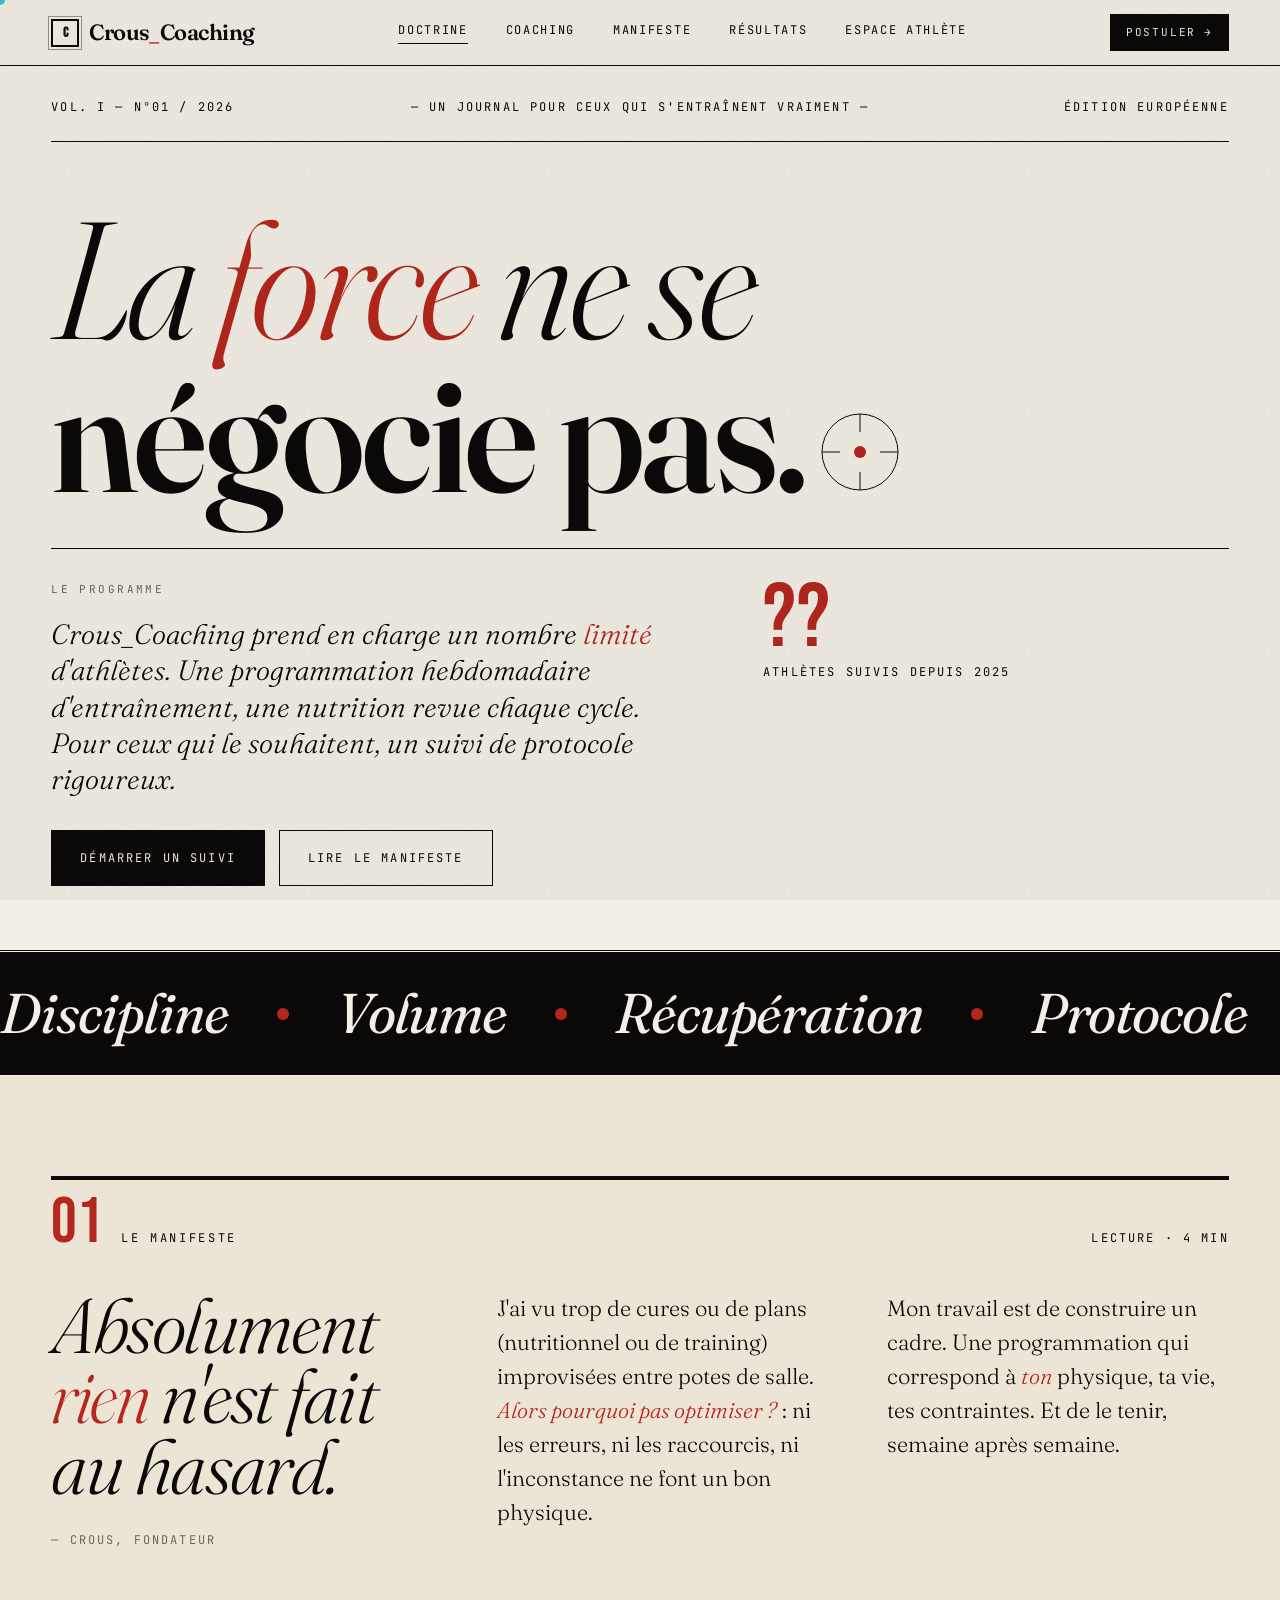
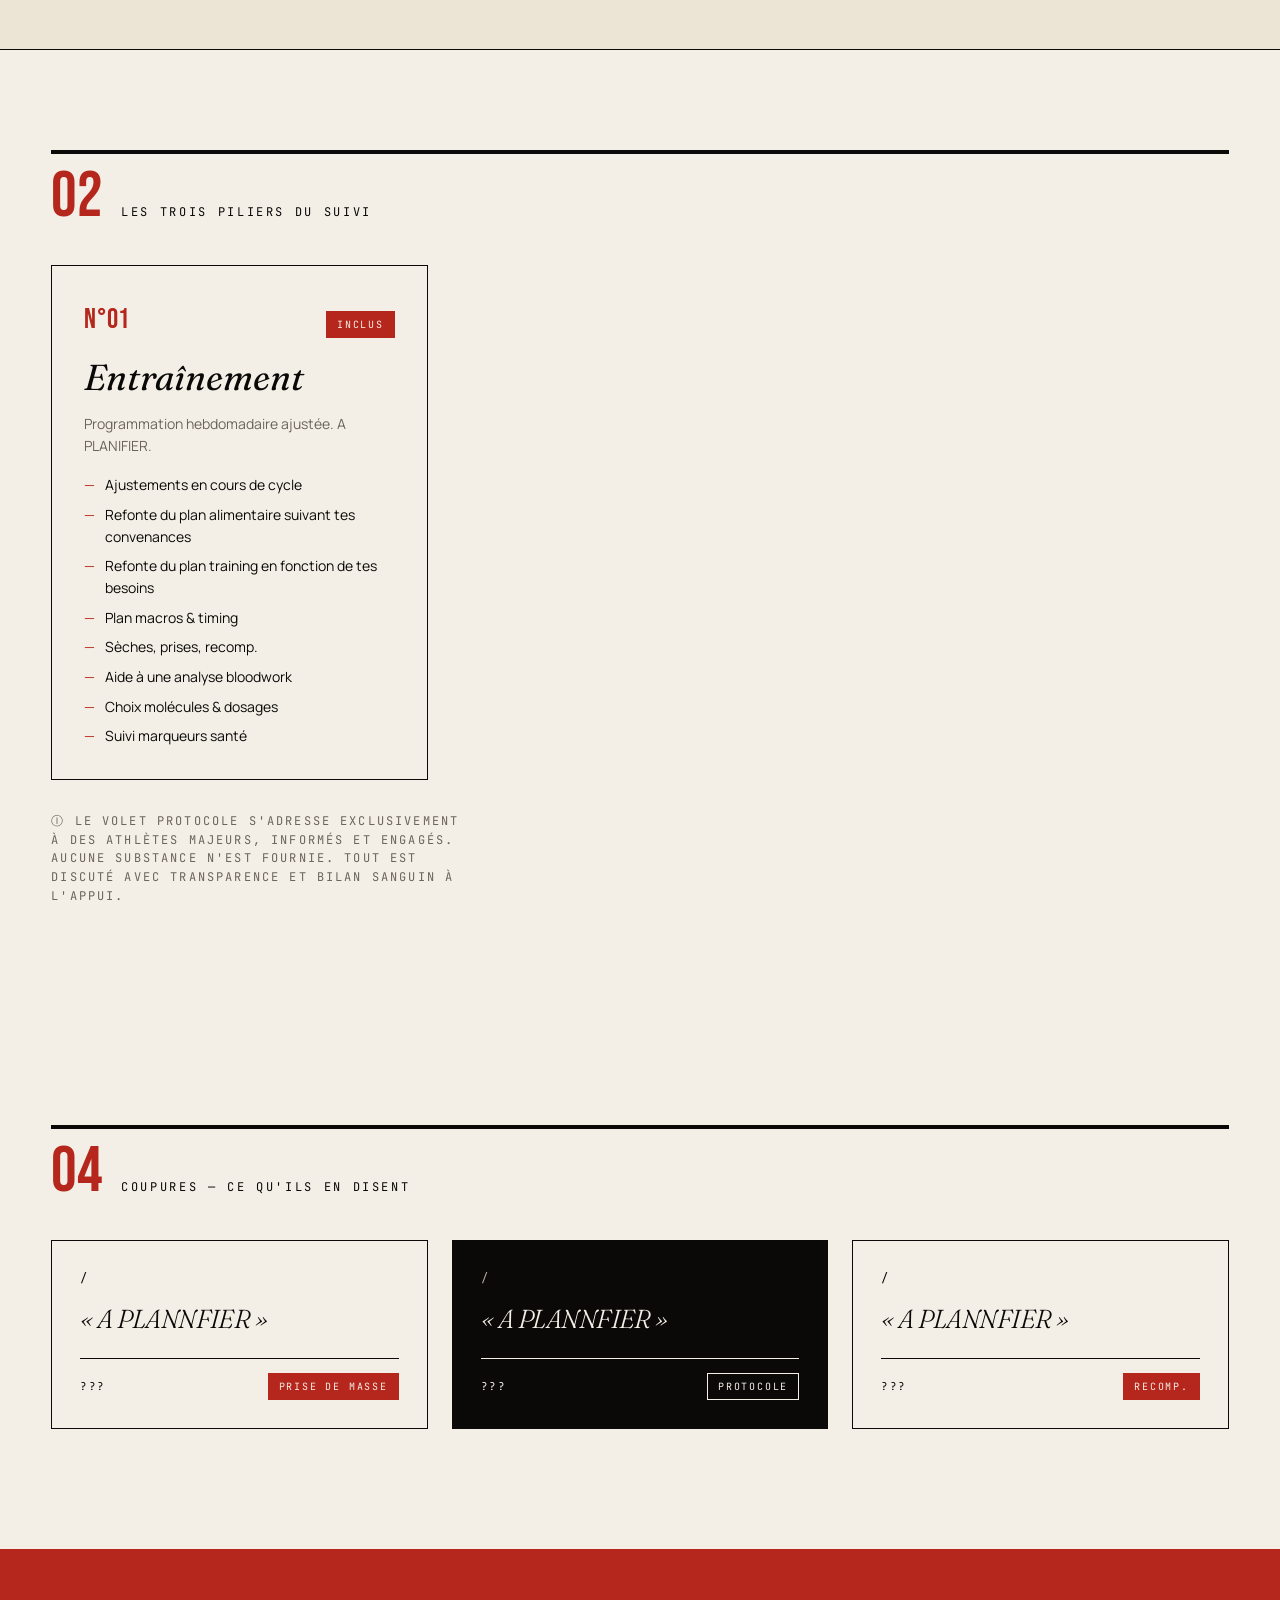
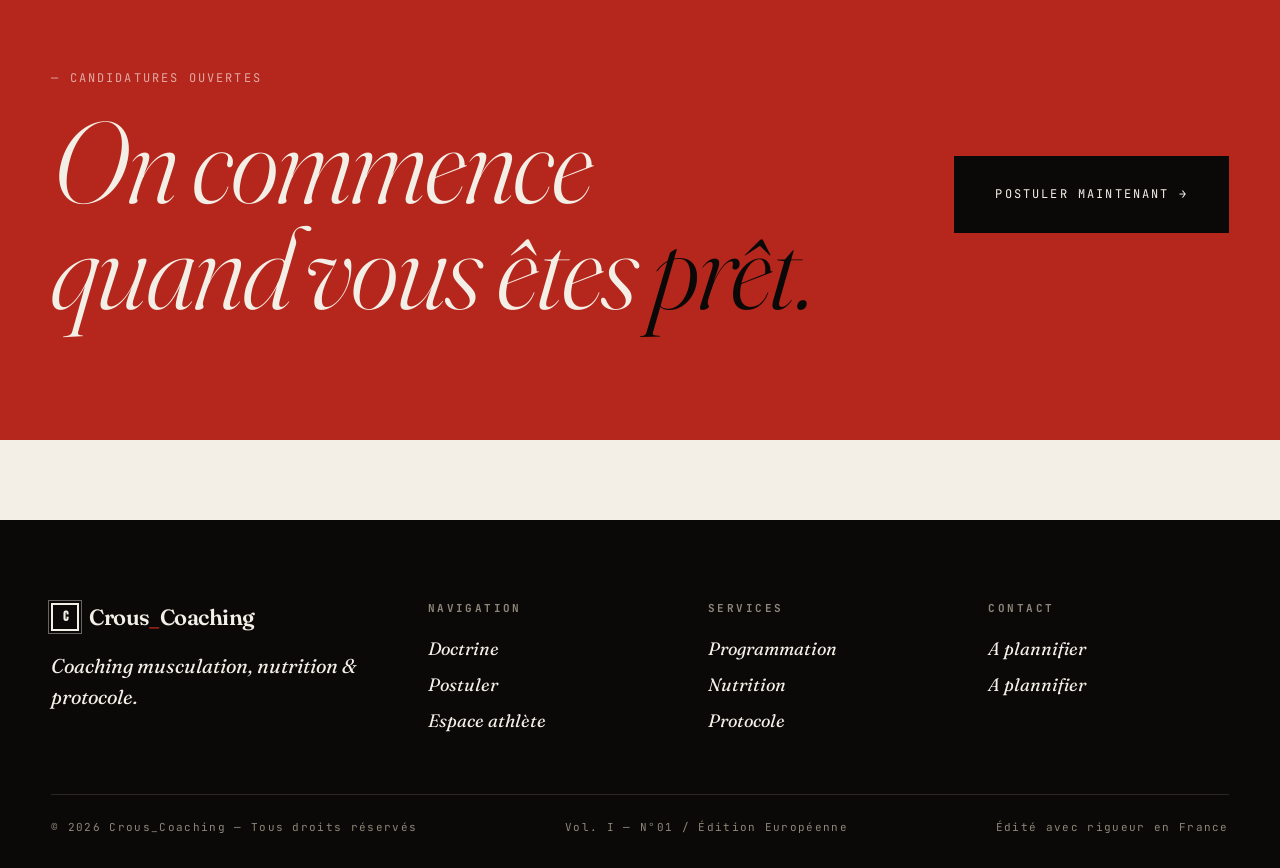
==== commit 45cb0fa3: "Update index.html" ====
--- a/crous-coaching/index.html
+++ b/crous-coaching/index.html
@@ -131,7 +131,7 @@
           <p style="margin-bottom: 1em;">
             J'ai vu trop de cures ou de plans (nutritionnel ou de training) improvisées
             entre potes de salle. <span style="color: var(--blood); font-style: italic;">Alors pourquoi pas optimiser ?</span> :
-            ni les erreurs, ni les raccourcis, ni l'inconstance ne font parti d'un bon physique.
+            ni les erreurs, ni les raccourcis, ni l'inconstance ne font un bon physique.
           </p>
           <p>
             Mon travail est de construire un cadre. Une programmation qui correspond
